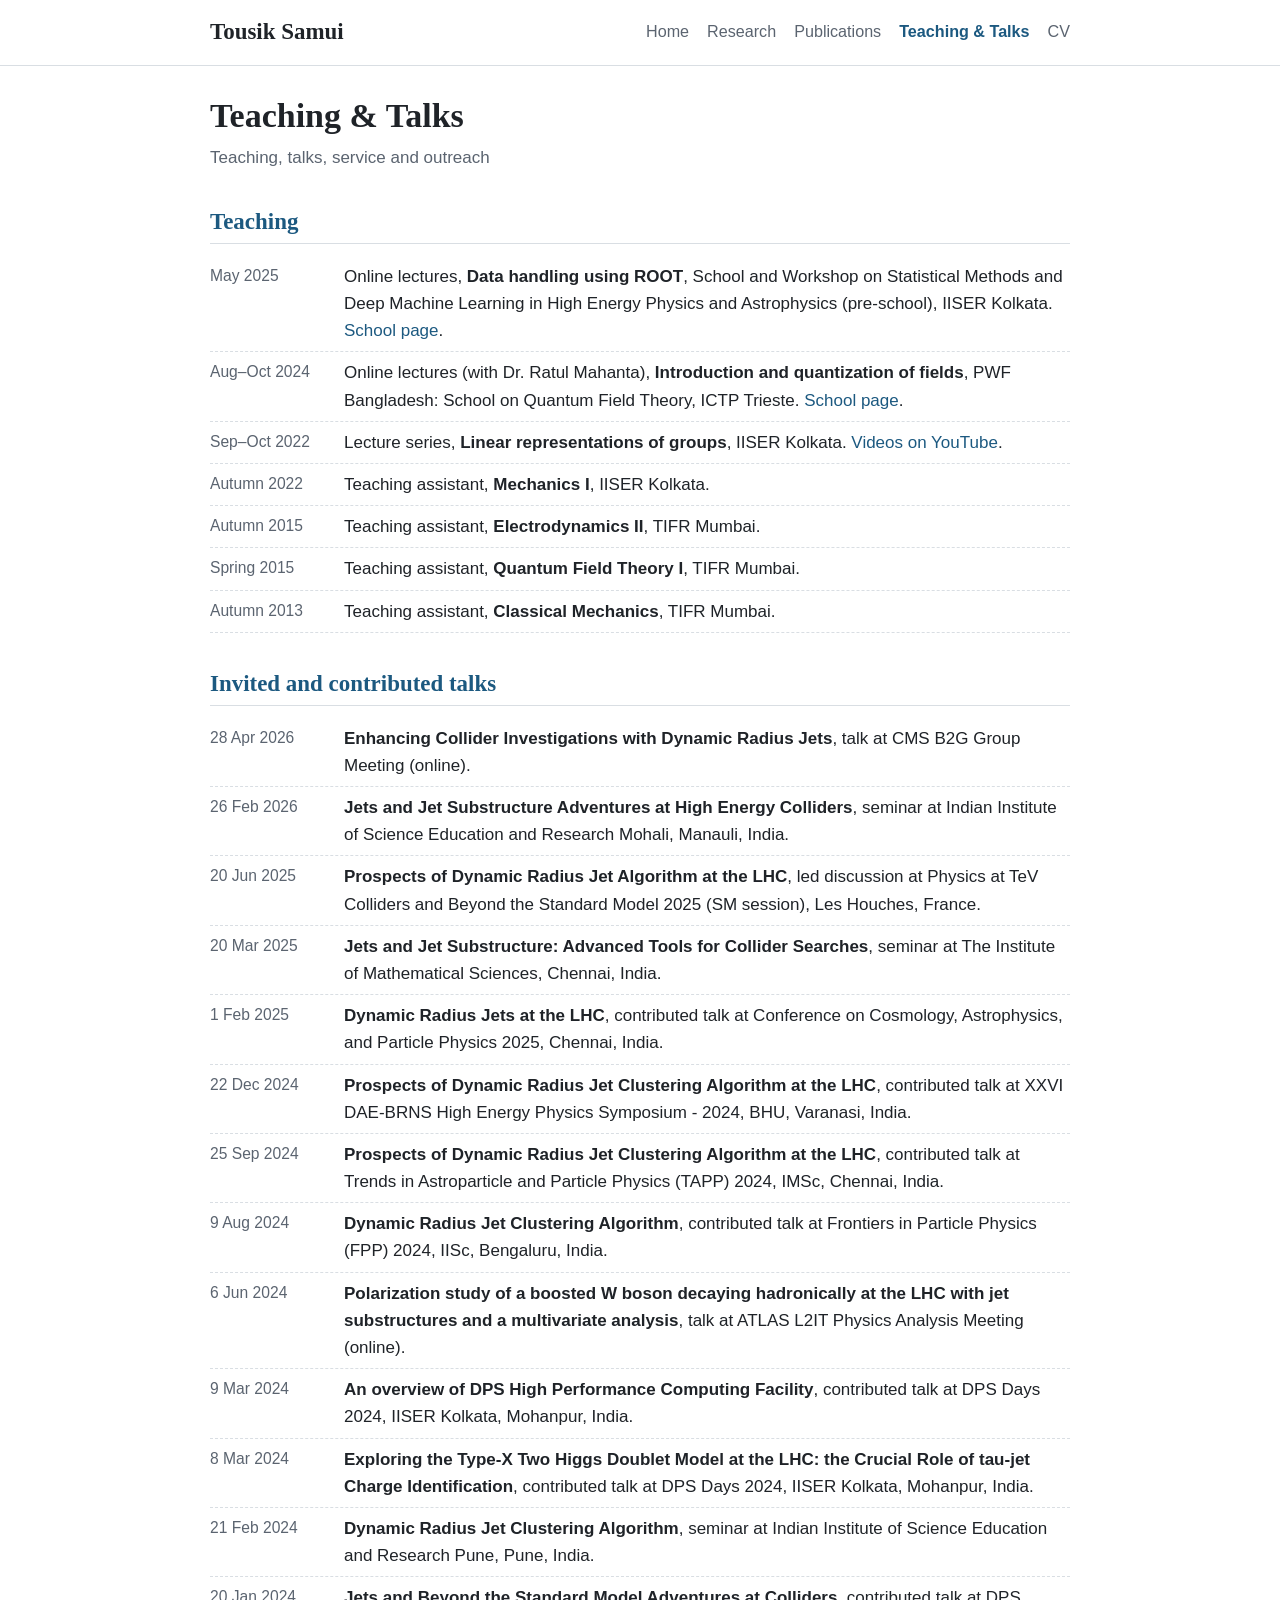
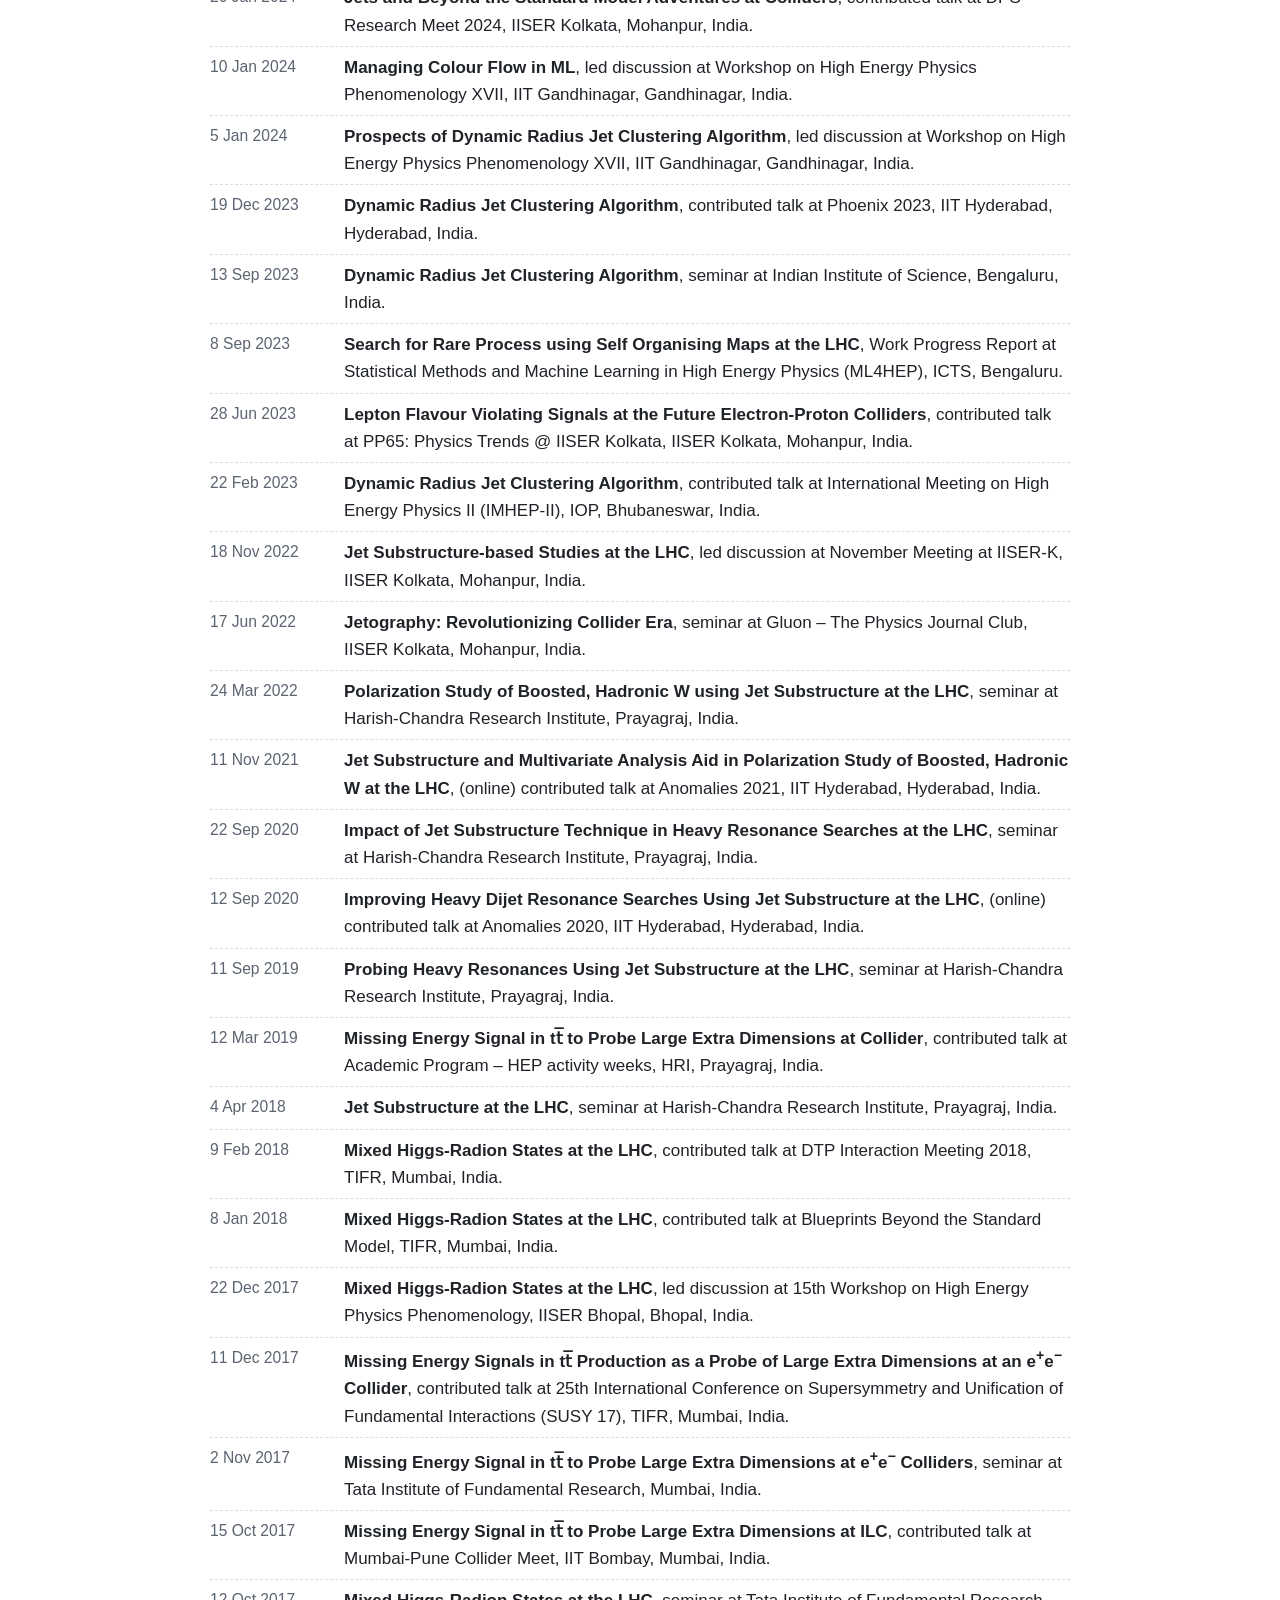
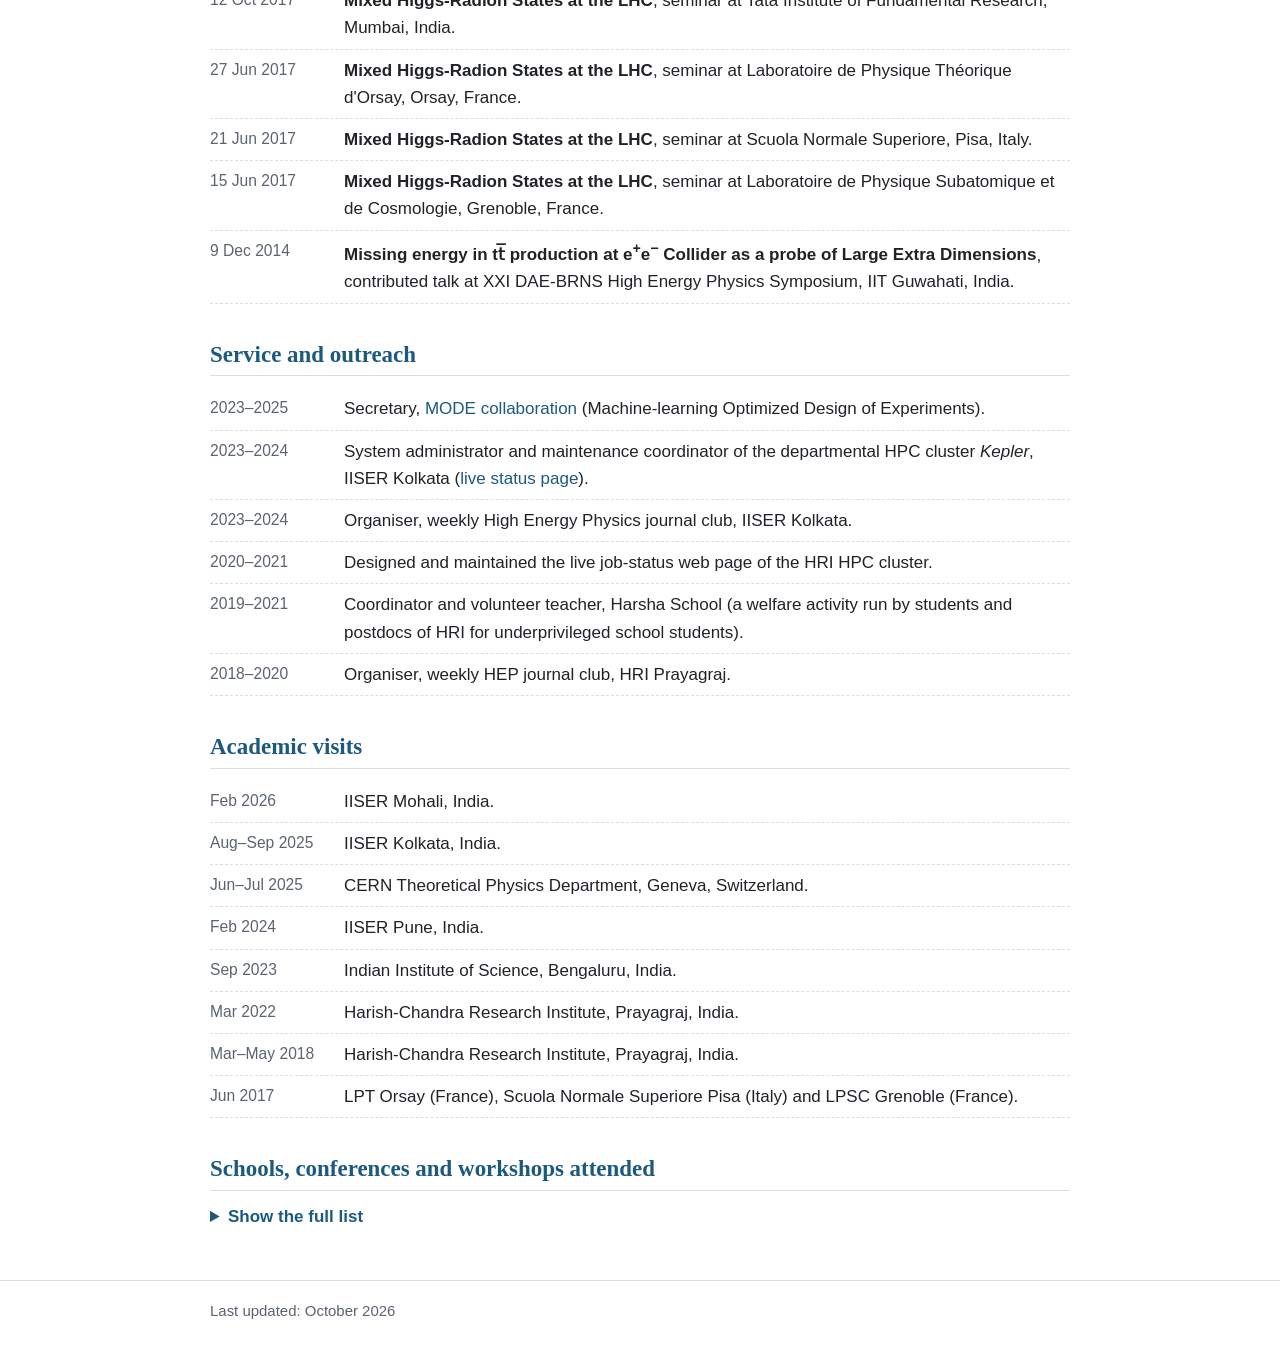
==== activities.html @ 562b32dd "initial commit" ====
<!DOCTYPE html>
<html lang="en">
<head>
  <meta charset="utf-8">
  <meta name="viewport" content="width=device-width, initial-scale=1">
  <title>Teaching and talks | Tousik Samui</title>
  <meta name="description" content="Teaching, talks, service and outreach of Tousik Samui.">
  <link rel="icon" href="images/favicon.png">
  <link rel="stylesheet" href="style.css">
</head>
<body>

<header class="site">
  <div class="wrap">
    <a class="name" href="index.html">Tousik Samui</a>
    <nav>
      <a href="index.html">Home</a>
      <a href="research.html">Research</a>
      <a href="pub.html">Publications</a>
      <a class="current" href="activities.html">Teaching &amp; Talks</a>
      <a href="TousikSamui_CV.pdf">CV</a>
    </nav>
  </div>
</header>

<main>
<div class="wrap">

  <h1>Teaching &amp; Talks</h1>
  <p class="subtitle">Teaching, talks, service and outreach</p>

  <h2>Teaching</h2>
  <ul class="dated">
    <li><span class="when">May 2025</span>
        <span>Online lectures, <b>Data handling using ROOT</b>, School and Workshop on Statistical Methods and Deep Machine Learning in High Energy Physics and Astrophysics (pre-school), IISER Kolkata. <a href="https://www.iiserkol.ac.in/~ml4hep">School page</a>.</span></li>
    <li><span class="when">Aug&ndash;Oct 2024</span>
        <span>Online lectures (with Dr. Ratul Mahanta), <b>Introduction and quantization of fields</b>, PWF Bangladesh: School on Quantum Field Theory, ICTP Trieste. <a href="https://indico.ictp.it/event/10720">School page</a>.</span></li>
    <li><span class="when">Sep&ndash;Oct 2022</span>
        <span>Lecture series, <b>Linear representations of groups</b>, IISER Kolkata. <a href="https://www.youtube.com/playlist?list=PLMk7cuBPfZ3NR1Jp8YvgV5lFjJW-xEryy">Videos on YouTube</a>.</span></li>
    <li><span class="when">Autumn 2022</span>
        <span>Teaching assistant, <b>Mechanics I</b>, IISER Kolkata.</span></li>
    <li><span class="when">Autumn 2015</span>
        <span>Teaching assistant, <b>Electrodynamics II</b>, TIFR Mumbai.</span></li>
    <li><span class="when">Spring 2015</span>
        <span>Teaching assistant, <b>Quantum Field Theory I</b>, TIFR Mumbai.</span></li>
    <li><span class="when">Autumn 2013</span>
        <span>Teaching assistant, <b>Classical Mechanics</b>, TIFR Mumbai.</span></li>
  </ul>

  <h2>Invited and contributed talks</h2>
  <!-- HOW TO ADD A TALK: copy one <li> ... </li> line, paste it at the top, and edit it. -->
  <ul class="dated">
    <li><span class="when">28 Apr 2026</span>
        <span><b>Enhancing Collider Investigations with Dynamic Radius Jets</b>, talk at CMS B2G Group Meeting (online).</span></li>
    <li><span class="when">26 Feb 2026</span>
        <span><b>Jets and Jet Substructure Adventures at High Energy Colliders</b>, seminar at Indian Institute of Science Education and Research Mohali, Manauli, India.</span></li>
    <li><span class="when">20 Jun 2025</span>
        <span><b>Prospects of Dynamic Radius Jet Algorithm at the LHC</b>, led discussion at Physics at TeV Colliders and Beyond the Standard Model 2025 (SM session), Les Houches, France.</span></li>
    <li><span class="when">20 Mar 2025</span>
        <span><b>Jets and Jet Substructure: Advanced Tools for Collider Searches</b>, seminar at The Institute of Mathematical Sciences, Chennai, India.</span></li>
    <li><span class="when">1 Feb 2025</span>
        <span><b>Dynamic Radius Jets at the LHC</b>, contributed talk at Conference on Cosmology, Astrophysics, and Particle Physics 2025, Chennai, India.</span></li>
    <li><span class="when">22 Dec 2024</span>
        <span><b>Prospects of Dynamic Radius Jet Clustering Algorithm at the LHC</b>, contributed talk at XXVI DAE-BRNS High Energy Physics Symposium - 2024, BHU, Varanasi, India.</span></li>
    <li><span class="when">25 Sep 2024</span>
        <span><b>Prospects of Dynamic Radius Jet Clustering Algorithm at the LHC</b>, contributed talk at Trends in Astroparticle and Particle Physics (TAPP) 2024, IMSc, Chennai, India.</span></li>
    <li><span class="when">9 Aug 2024</span>
        <span><b>Dynamic Radius Jet Clustering Algorithm</b>, contributed talk at Frontiers in Particle Physics (FPP) 2024, IISc, Bengaluru, India.</span></li>
    <li><span class="when">6 Jun 2024</span>
        <span><b>Polarization study of a boosted W boson decaying hadronically at the LHC with jet substructures and a multivariate analysis</b>, talk at ATLAS L2IT Physics Analysis Meeting (online).</span></li>
    <li><span class="when">9 Mar 2024</span>
        <span><b>An overview of DPS High Performance Computing Facility</b>, contributed talk at DPS Days 2024, IISER Kolkata, Mohanpur, India.</span></li>
    <li><span class="when">8 Mar 2024</span>
        <span><b>Exploring the Type-X Two Higgs Doublet Model at the LHC: the Crucial Role of tau-jet Charge Identification</b>, contributed talk at DPS Days 2024, IISER Kolkata, Mohanpur, India.</span></li>
    <li><span class="when">21 Feb 2024</span>
        <span><b>Dynamic Radius Jet Clustering Algorithm</b>, seminar at Indian Institute of Science Education and Research Pune, Pune, India.</span></li>
    <li><span class="when">20 Jan 2024</span>
        <span><b>Jets and Beyond the Standard Model Adventures at Colliders</b>, contributed talk at DPS Research Meet 2024, IISER Kolkata, Mohanpur, India.</span></li>
    <li><span class="when">10 Jan 2024</span>
        <span><b>Managing Colour Flow in ML</b>, led discussion at Workshop on High Energy Physics Phenomenology XVII, IIT Gandhinagar, Gandhinagar, India.</span></li>
    <li><span class="when">5 Jan 2024</span>
        <span><b>Prospects of Dynamic Radius Jet Clustering Algorithm</b>, led discussion at Workshop on High Energy Physics Phenomenology XVII, IIT Gandhinagar, Gandhinagar, India.</span></li>
    <li><span class="when">19 Dec 2023</span>
        <span><b>Dynamic Radius Jet Clustering Algorithm</b>, contributed talk at Phoenix 2023, IIT Hyderabad, Hyderabad, India.</span></li>
    <li><span class="when">13 Sep 2023</span>
        <span><b>Dynamic Radius Jet Clustering Algorithm</b>, seminar at Indian Institute of Science, Bengaluru, India.</span></li>
    <li><span class="when">8 Sep 2023</span>
        <span><b>Search for Rare Process using Self Organising Maps at the LHC</b>, Work Progress Report at Statistical Methods and Machine Learning in High Energy Physics (ML4HEP), ICTS, Bengaluru.</span></li>
    <li><span class="when">28 Jun 2023</span>
        <span><b>Lepton Flavour Violating Signals at the Future Electron-Proton Colliders</b>, contributed talk at PP65: Physics Trends @ IISER Kolkata, IISER Kolkata, Mohanpur, India.</span></li>
    <li><span class="when">22 Feb 2023</span>
        <span><b>Dynamic Radius Jet Clustering Algorithm</b>, contributed talk at International Meeting on High Energy Physics II (IMHEP-II), IOP, Bhubaneswar, India.</span></li>
    <li><span class="when">18 Nov 2022</span>
        <span><b>Jet Substructure-based Studies at the LHC</b>, led discussion at November Meeting at IISER-K, IISER Kolkata, Mohanpur, India.</span></li>
    <li><span class="when">17 Jun 2022</span>
        <span><b>Jetography: Revolutionizing Collider Era</b>, seminar at Gluon &ndash; The Physics Journal Club, IISER Kolkata, Mohanpur, India.</span></li>
    <li><span class="when">24 Mar 2022</span>
        <span><b>Polarization Study of Boosted, Hadronic W using Jet Substructure at the LHC</b>, seminar at Harish-Chandra Research Institute, Prayagraj, India.</span></li>
    <li><span class="when">11 Nov 2021</span>
        <span><b>Jet Substructure and Multivariate Analysis Aid in Polarization Study of Boosted, Hadronic W at the LHC</b>, (online) contributed talk at Anomalies 2021, IIT Hyderabad, Hyderabad, India.</span></li>
    <li><span class="when">22 Sep 2020</span>
        <span><b>Impact of Jet Substructure Technique in Heavy Resonance Searches at the LHC</b>, seminar at Harish-Chandra Research Institute, Prayagraj, India.</span></li>
    <li><span class="when">12 Sep 2020</span>
        <span><b>Improving Heavy Dijet Resonance Searches Using Jet Substructure at the LHC</b>, (online) contributed talk at Anomalies 2020, IIT Hyderabad, Hyderabad, India.</span></li>
    <li><span class="when">11 Sep 2019</span>
        <span><b>Probing Heavy Resonances Using Jet Substructure at the LHC</b>, seminar at Harish-Chandra Research Institute, Prayagraj, India.</span></li>
    <li><span class="when">12 Mar 2019</span>
        <span><b>Missing Energy Signal in tt&#773; to Probe Large Extra Dimensions at Collider</b>, contributed talk at Academic Program &ndash; HEP activity weeks, HRI, Prayagraj, India.</span></li>
    <li><span class="when">4 Apr 2018</span>
        <span><b>Jet Substructure at the LHC</b>, seminar at Harish-Chandra Research Institute, Prayagraj, India.</span></li>
    <li><span class="when">9 Feb 2018</span>
        <span><b>Mixed Higgs-Radion States at the LHC</b>, contributed talk at DTP Interaction Meeting 2018, TIFR, Mumbai, India.</span></li>
    <li><span class="when">8 Jan 2018</span>
        <span><b>Mixed Higgs-Radion States at the LHC</b>, contributed talk at Blueprints Beyond the Standard Model, TIFR, Mumbai, India.</span></li>
    <li><span class="when">22 Dec 2017</span>
        <span><b>Mixed Higgs-Radion States at the LHC</b>, led discussion at 15th Workshop on High Energy Physics Phenomenology, IISER Bhopal, Bhopal, India.</span></li>
    <li><span class="when">11 Dec 2017</span>
        <span><b>Missing Energy Signals in tt&#773; Production as a Probe of Large Extra Dimensions at an e<sup>+</sup>e<sup>&minus;</sup> Collider</b>, contributed talk at 25th International Conference on Supersymmetry and Unification of Fundamental Interactions (SUSY 17), TIFR, Mumbai, India.</span></li>
    <li><span class="when">2 Nov 2017</span>
        <span><b>Missing Energy Signal in tt&#773; to Probe Large Extra Dimensions at e<sup>+</sup>e<sup>&minus;</sup> Colliders</b>, seminar at Tata Institute of Fundamental Research, Mumbai, India.</span></li>
    <li><span class="when">15 Oct 2017</span>
        <span><b>Missing Energy Signal in tt&#773; to Probe Large Extra Dimensions at ILC</b>, contributed talk at Mumbai-Pune Collider Meet, IIT Bombay, Mumbai, India.</span></li>
    <li><span class="when">12 Oct 2017</span>
        <span><b>Mixed Higgs-Radion States at the LHC</b>, seminar at Tata Institute of Fundamental Research, Mumbai, India.</span></li>
    <li><span class="when">27 Jun 2017</span>
        <span><b>Mixed Higgs-Radion States at the LHC</b>, seminar at Laboratoire de Physique Th&eacute;orique d'Orsay, Orsay, France.</span></li>
    <li><span class="when">21 Jun 2017</span>
        <span><b>Mixed Higgs-Radion States at the LHC</b>, seminar at Scuola Normale Superiore, Pisa, Italy.</span></li>
    <li><span class="when">15 Jun 2017</span>
        <span><b>Mixed Higgs-Radion States at the LHC</b>, seminar at Laboratoire de Physique Subatomique et de Cosmologie, Grenoble, France.</span></li>
    <li><span class="when">9 Dec 2014</span>
        <span><b>Missing energy in tt&#773; production at e<sup>+</sup>e<sup>&minus;</sup> Collider as a probe of Large Extra Dimensions</b>, contributed talk at XXI DAE-BRNS High Energy Physics Symposium, IIT Guwahati, India.</span></li>
  </ul>

  <h2>Service and outreach</h2>
  <ul class="dated">
    <li><span class="when">2023&ndash;2025</span>
        <span>Secretary, <a href="https://mode-collaboration.github.io/">MODE collaboration</a> (Machine-learning Optimized Design of Experiments).</span></li>
    <li><span class="when">2023&ndash;2024</span>
        <span>System administrator and maintenance coordinator of the departmental HPC cluster <i>Kepler</i>, IISER Kolkata (<a href="https://www.iiserkol.ac.in/~dps.hpc/clusterStatus">live status page</a>).</span></li>
    <li><span class="when">2023&ndash;2024</span>
        <span>Organiser, weekly High Energy Physics journal club, IISER Kolkata.</span></li>
    <li><span class="when">2020&ndash;2021</span>
        <span>Designed and maintained the live job-status web page of the HRI HPC cluster.</span></li>
    <li><span class="when">2019&ndash;2021</span>
        <span>Coordinator and volunteer teacher, Harsha School (a welfare activity run by students and postdocs of HRI for underprivileged school students).</span></li>
    <li><span class="when">2018&ndash;2020</span>
        <span>Organiser, weekly HEP journal club, HRI Prayagraj.</span></li>
  </ul>

  <h2>Academic visits</h2>
  <ul class="dated">
    <li><span class="when">Feb 2026</span><span>IISER Mohali, India.</span></li>
    <li><span class="when">Aug&ndash;Sep 2025</span><span>IISER Kolkata, India.</span></li>
    <li><span class="when">Jun&ndash;Jul 2025</span><span>CERN Theoretical Physics Department, Geneva, Switzerland.</span></li>
    <li><span class="when">Feb 2024</span><span>IISER Pune, India.</span></li>
    <li><span class="when">Sep 2023</span><span>Indian Institute of Science, Bengaluru, India.</span></li>
    <li><span class="when">Mar 2022</span><span>Harish-Chandra Research Institute, Prayagraj, India.</span></li>
    <li><span class="when">Mar&ndash;May 2018</span><span>Harish-Chandra Research Institute, Prayagraj, India.</span></li>
    <li><span class="when">Jun 2017</span><span>LPT Orsay (France), Scuola Normale Superiore Pisa (Italy) and LPSC Grenoble (France).</span></li>
  </ul>

  <h2>Schools, conferences and workshops attended</h2>
  <details>
    <summary>Show the full list</summary>
    <ul class="dated">
    <li><span class="when">Jun&ndash;Jul 2025</span>
        <span><b>Evolving Beyond the Standard Model</b>, European Organization for Nuclear Research (CERN), Geneva, Switzerland.</span></li>
    <li><span class="when">Jun 2025</span>
        <span><b>Physics at TeV Colliders and Beyond the Standard Model 2025 (SM session)</b>, &Eacute;cole de physique des Houches, Les Houches, France.</span></li>
    <li><span class="when">May 2025</span>
        <span><b>School and Workshop on Statistical Methods and Deep Machine Learning in High Energy Physics and Astrophysics (Pre-school, online)</b>, Indian Institute of Science Education and Research Kolkata, Mohanpur, India.</span></li>
    <li><span class="when">Mar 2025</span>
        <span><b>Journeys in Particle Physics - Rohini Godbole Memorial Conference</b>, Indian Institute of Science, Bengaluru, India.</span></li>
    <li><span class="when">Feb&ndash;Mar 2025</span>
        <span><b>IMSc Spring School on High Energy Physics</b>, The Institute of Mathematical Sciences, Chennai, India.</span></li>
    <li><span class="when">Jan&ndash;Feb 2025</span>
        <span><b>Conference on Cosmology, Astrophysics, and Particle Physics 2025</b>, SRM Institute of Science and Technology, Chennai, India.</span></li>
    <li><span class="when">Jan 2025</span>
        <span><b>Current Trends in Particle and Astroparticle Physics 2025</b>, Indian Association for the Cultivation of Science, Kolkata, India.</span></li>
    <li><span class="when">Dec 2024</span>
        <span><b>XXVI DAE-BRNS High Energy Physics Symposium - 2024</b>, Banaras Hindu University, Varanasi, India.</span></li>
    <li><span class="when">Sep 2024</span>
        <span><b>Trends in Astroparticle and Particle Physics (TAPP) 2024</b>, The Institute of Mathematical Sciences, Chennai, India.</span></li>
    <li><span class="when">Aug 2024</span>
        <span><b>Frontiers in Particle Physics (FPP) 2024</b>, Indian Institute of Science, Bengaluru, India.</span></li>
    <li><span class="when">Feb 2024</span>
        <span><b>Frontier Topic in Collider Physics (FTCP 2024)</b>, Indian Institute of Science Education and Research Pune, Pune, India.</span></li>
    <li><span class="when">Jan 2024</span>
        <span><b>Workshop on High Energy Physics Phenomenology XVII</b>, Indian Institute of Technology Gandhinagar, Gandhinagar, India.</span></li>
    <li><span class="when">Dec 2023</span>
        <span><b>Phoenix 2023</b>, Indian Institute of Technology Hyderabad, Hyderabad, India.</span></li>
    <li><span class="when">Aug&ndash;Sep 2023</span>
        <span><b>Statistical Methods and Machine Learning in High Energy Physics (ML4HEP)</b>, International Centre for Theoretical Sciences, Bengaluru, India.</span></li>
    <li><span class="when">Jun 2023</span>
        <span><b>PP65: Physics Trends @ IISER Kolkata</b>, Indian Institute of Science Education and Research Kolkata, Mohanpur, India.</span></li>
    <li><span class="when">Feb 2023</span>
        <span><b>International Meeting on High Energy Physics II (IMHEP-II)</b>, Institute of Physics, Bhubaneswar, India.</span></li>
    <li><span class="when">Jan 2023</span>
        <span><b>HSF-India Research Software Networks in Physics</b>, S.&nbsp;N.&nbsp;Bose National Centre for Basic Sciences, Kolkata, India.</span></li>
    <li><span class="when">Dec 2022</span>
        <span><b>32<sup>nd</sup> Meeting of Indian Association for General Relativity and Gravitation</b>, Indian Institute of Science Education and Research Kolkata, Mohanpur, India.</span></li>
    <li><span class="when">Nov 2022</span>
        <span><b>November Meeting at IISER-K</b>, Indian Institute of Science Education and Research Kolkata, Mohanpur, India.</span></li>
    <li><span class="when">Sep 2021</span>
        <span><b>Anomalies 2021</b> (online), Indian Institute of Technology Hyderabad, Hyderabad, India.</span></li>
    <li><span class="when">Sep 2020</span>
        <span><b>Anomalies 2020</b> (online), Indian Institute of Technology Hyderabad, Hyderabad, India.</span></li>
    <li><span class="when">Nov 2019</span>
        <span><b>Madgraph School 2019</b>, The Institute of Mathematical Sciences, Chennai, India.</span></li>
    <li><span class="when">Mar 2019</span>
        <span><b>Academic Program &ndash; HEP activity weeks</b>, Harish-Chandra Research Institute, Prayagraj, India.</span></li>
    <li><span class="when">Jan 2019</span>
        <span><b>International Meeting on High Energy Physics (IMHEP)</b>, Institute of Physics, Bhubaneswar, India.</span></li>
    <li><span class="when">Feb 2018</span>
        <span><b>2nd Workshop of the Indo-French Network in High Energy Physics</b>, Indian Institute of Science Education and Research Pune, Pune, India.</span></li>
    <li><span class="when">Jan 2018</span>
        <span><b>Blueprints Beyond the Standard Model</b>, Tata Institute of Fundamental Research, Mumbai, India.</span></li>
    <li><span class="when">Dec 2017</span>
        <span><b>15th Workshop on High Energy Physics Phenomenology</b>, Indian Institute of Science Education and Research Bhopal, Bhopal, India.</span></li>
    <li><span class="when">Dec 2017</span>
        <span><b>25th International Conference on Supersymmetry and Unification of Fundamental Interactions (SUSY 17)</b>, Tata Institute of Fundamental Research, Mumbai, India.</span></li>
    <li><span class="when">Oct 2017</span>
        <span><b>Mumbai-Pune Collider Meet</b>, Indian Institute of Technology Bombay, Mumbai, India.</span></li>
    <li><span class="when">Jun 2017</span>
        <span><b>Physics at TeV colliders</b>, Les Houches, France.</span></li>
    <li><span class="when">Dec 2016</span>
        <span><b>Pune-Mumbai Collider Meet</b>, Indian Institute of Science Education and Research, Pune, India.</span></li>
    <li><span class="when">Dec 2016</span>
        <span><b>Looking for BSM Physics</b>, Indian Institute of Science, Bengaluru, India.</span></li>
    <li><span class="when">Nov 2016</span>
        <span><b>9th International Workshop on the CKM Unitarity Triangle</b>, Tata Institute of Fundamental Research, Mumbai, India.</span></li>
    <li><span class="when">May 2016</span>
        <span><b>Indo-French LIA THEP and CEFIPRA INFRE-HEPNET Kick-Off Meeting</b>, Indian Institute of Science, Bangalore, India.</span></li>
    <li><span class="when">Feb 2015</span>
        <span><b>Workshop on LHC and Dark Matter</b>, Indian Association for the Cultivation of Science, Kolkata, India.</span></li>
    <li><span class="when">Dec 2014&ndash;Jan 2015</span>
        <span><b>XXIX SERC Main School on Theoretical High Energy Physics</b>, Birla Institute of Technology and Science, Goa, India.</span></li>
    <li><span class="when">Dec 2014</span>
        <span><b>XXI DAE-BRNS High Energy Physics Symposium 2014</b>, Indian Institute of Technology Guwahati, Guwahati, India.</span></li>
    <li><span class="when">Mar 2014</span>
        <span><b>Sangam@HRI 2014</b>, Harish-Chandra Research Institute, Prayagraj, India.</span></li>
    <li><span class="when">Jan 2013</span>
        <span><b>Lecture Workshop on High Energy Physics</b>, Indian Institute of Technology Bombay, Mumbai, India.</span></li>
    <li><span class="when">Dec 2012</span>
        <span><b>TeV Particle Astrophysics 2012</b>, Tata Institute of Fundamental Research, Mumbai, India.</span></li>
    </ul>
  </details>

</div>
</main>

<footer class="site">
  <div class="wrap">Last updated: October 2026</div>
</footer>

</body>
</html>
---- style.css ----
/* =====================================================================
   style.css  --  shared look for all pages of Tousik Samui's website
   ---------------------------------------------------------------------
   To change the main colour, edit --accent below (it is the same blue
   as in your CVs). Everything else can usually stay as it is.
   ===================================================================== */

:root {
  --accent: #1c5980;        /* links, headings, buttons */
  --accent-soft: #e8f0f6;   /* light background for boxes and tags */
  --text: #1f2328;          /* main text */
  --muted: #5b6470;         /* dates, small notes */
  --line: #d9dee3;          /* thin lines */
  --bg: #ffffff;            /* page background */
  --max-width: 900px;       /* width of the text column */
}

/* Dark mode: used automatically when the visitor's computer is in dark mode */
@media (prefers-color-scheme: dark) {
  :root {
    --accent: #7cb7e0;
    --accent-soft: #1b2a36;
    --text: #e6e8eb;
    --muted: #a3acb6;
    --line: #34404b;
    --bg: #12171c;
  }
}

* { box-sizing: border-box; }

html { font-size: 17px; }

body {
  margin: 0;
  background: var(--bg);
  color: var(--text);
  font-family: -apple-system, "Segoe UI", Roboto, "Helvetica Neue", Arial, "Noto Sans", sans-serif;
  line-height: 1.6;
}

a { color: var(--accent); text-decoration: none; }
a:hover { text-decoration: underline; }

.wrap { max-width: var(--max-width); margin: 0 auto; padding: 0 20px; }

/* ---------- top bar: name + menu ---------- */
header.site {
  border-bottom: 1px solid var(--line);
  background: var(--bg);
  position: sticky;
  top: 0;
  z-index: 10;
}
header.site .wrap {
  display: flex;
  flex-wrap: wrap;
  align-items: center;
  justify-content: space-between;
  gap: 8px 24px;
  padding-top: 14px;
  padding-bottom: 14px;
}
header.site .name {
  font-family: Georgia, "Times New Roman", serif;
  font-size: 1.35rem;
  font-weight: bold;
  color: var(--text);
}
nav {
  display: flex;
  flex-wrap: wrap;
  gap: 4px 18px;
}
nav a {
  color: var(--muted);
  font-size: 0.95rem;
  white-space: nowrap;
}
nav a.current { color: var(--accent); font-weight: 600; }
@media (max-width: 640px) {
  header.site { position: static; }   /* on phones the menu scrolls away */
}

/* ---------- main content ---------- */
main { padding: 28px 0 40px; }

h1, h2, h3 { font-family: Georgia, "Times New Roman", serif; line-height: 1.3; }
h1 { font-size: 2rem; margin: 0 0 6px; }
h2 {
  font-size: 1.35rem;
  color: var(--accent);
  margin: 36px 0 12px;
  padding-bottom: 6px;
  border-bottom: 1px solid var(--line);
}
h3 { font-size: 1.08rem; margin: 22px 0 6px; }

.subtitle { color: var(--muted); margin: 0 0 18px; }
.small { font-size: 0.9rem; color: var(--muted); }

/* ---------- home page: photo + intro ---------- */
.intro {
  display: grid;
  grid-template-columns: 210px 1fr;
  gap: 32px;
  align-items: start;
}
.intro img.photo {
  width: 210px;
  height: auto;
  border-radius: 6px;
  border: 1px solid var(--line);
}
@media (max-width: 640px) {
  .intro { grid-template-columns: 1fr; }
  .intro img.photo { width: 160px; }
}

/* buttons (CV, INSPIRE, ...) */
.links { display: flex; flex-wrap: wrap; gap: 8px; margin: 14px 0 0; padding: 0; list-style: none; }
.links a {
  display: inline-block;
  padding: 5px 12px;
  border: 1px solid var(--accent);
  border-radius: 4px;
  font-size: 0.9rem;
}
.links a.main { background: var(--accent); color: var(--bg); }
.links a:hover { text-decoration: none; background: var(--accent-soft); }
.links a.main:hover { opacity: 0.9; background: var(--accent); }

/* research-interest tags */
.tags { display: flex; flex-wrap: wrap; gap: 8px; padding: 0; list-style: none; }
.tags li { background: var(--accent-soft); padding: 4px 12px; border-radius: 14px; font-size: 0.92rem; }

/* dated lists: news, talks, teaching */
ul.dated { list-style: none; padding: 0; margin: 0; }
ul.dated li {
  display: grid;
  grid-template-columns: 120px 1fr;
  gap: 14px;
  padding: 7px 0;
  border-bottom: 1px dashed var(--line);
}
ul.dated li .when { color: var(--muted); font-size: 0.92rem; }
@media (max-width: 640px) {
  ul.dated li { grid-template-columns: 1fr; gap: 0; }
}

/* publication list */
ol.pubs { padding-left: 1.6em; }
ol.pubs li { margin-bottom: 14px; }
ol.pubs .title { font-weight: 600; }
ol.pubs .authors, ol.pubs .venue { display: block; }
ol.pubs .venue { color: var(--muted); font-size: 0.93rem; }
.me { font-weight: 700; }

/* a simple highlighted box */
.box {
  background: var(--accent-soft);
  border-left: 4px solid var(--accent);
  padding: 12px 16px;
  border-radius: 4px;
  margin: 16px 0;
}

/* collapsible long lists (<details>) */
details { margin: 10px 0; }
summary { cursor: pointer; color: var(--accent); font-weight: 600; }

/* ---------- footer ---------- */
footer.site {
  border-top: 1px solid var(--line);
  padding: 18px 0 30px;
  color: var(--muted);
  font-size: 0.88rem;
}

/* ---------- printing ---------- */
@media print {
  header.site { position: static; }
  nav, .links { display: none; }
  a { color: inherit; }
}
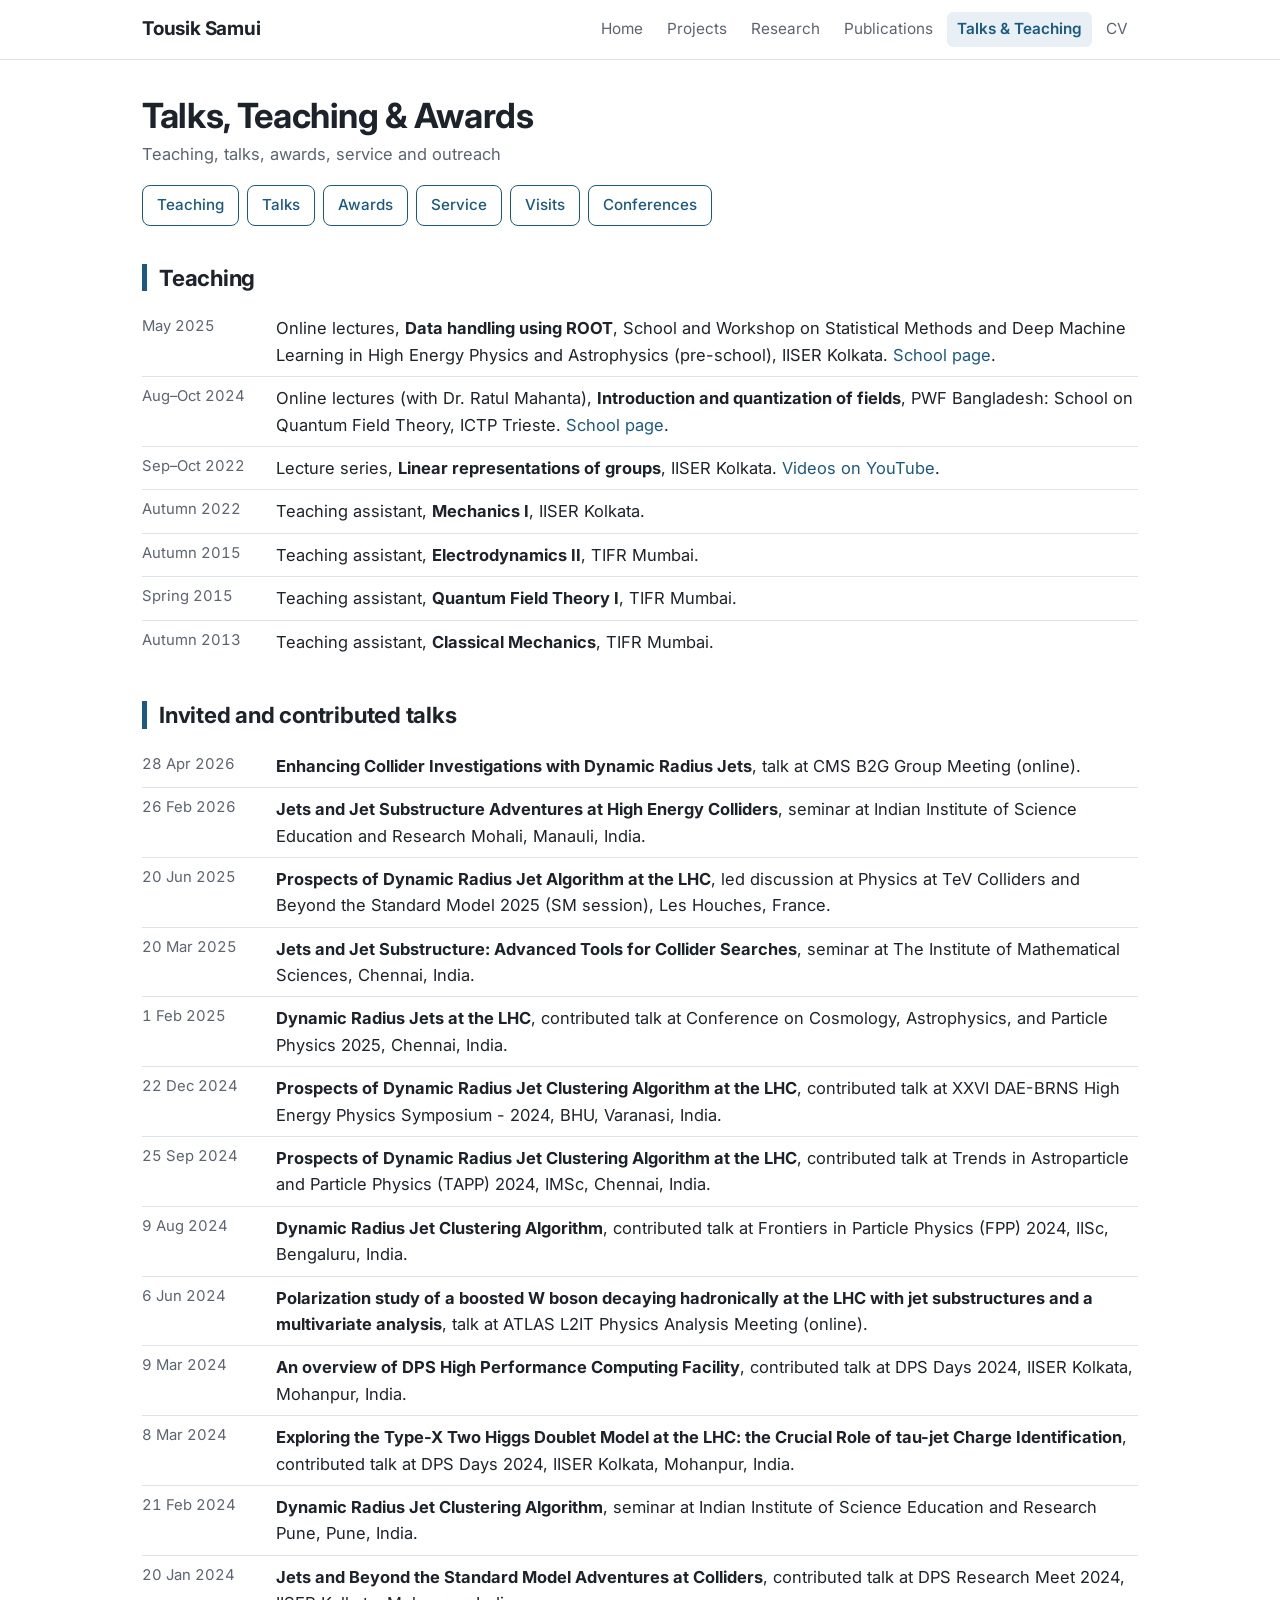
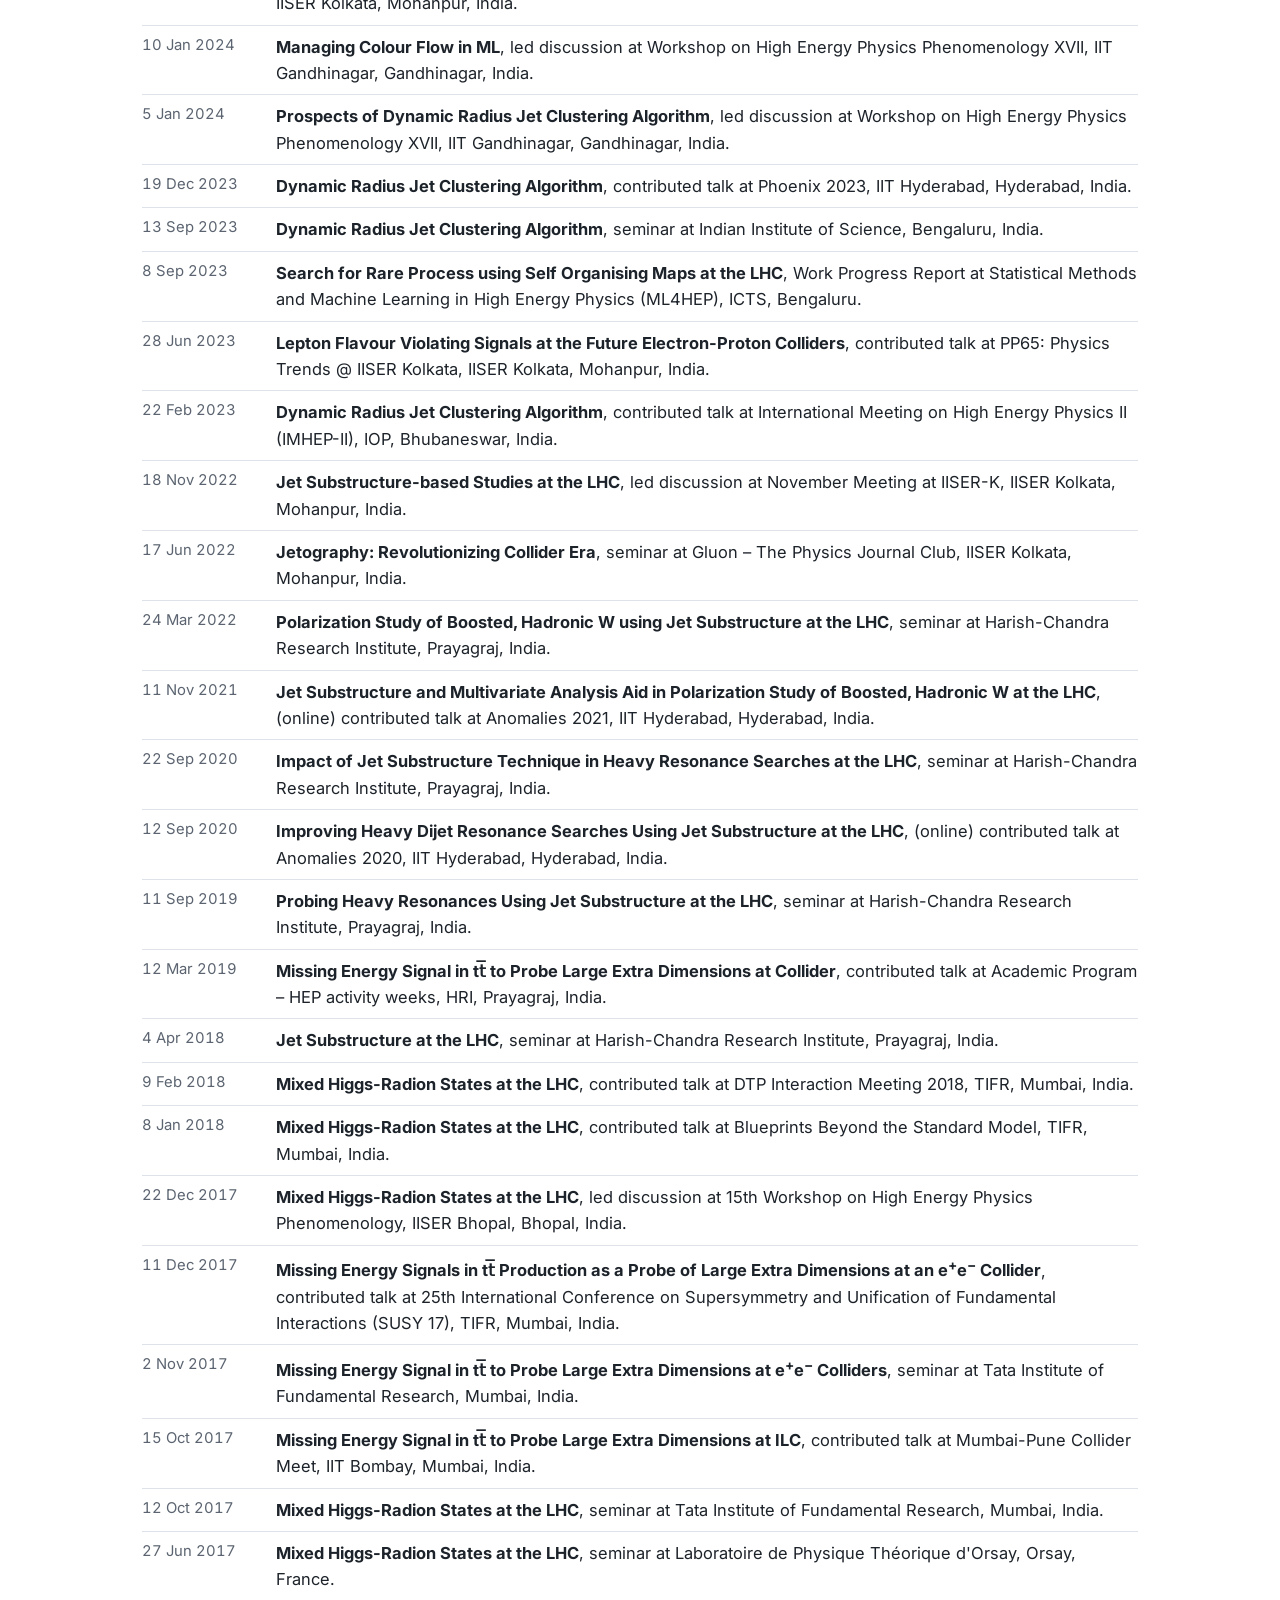
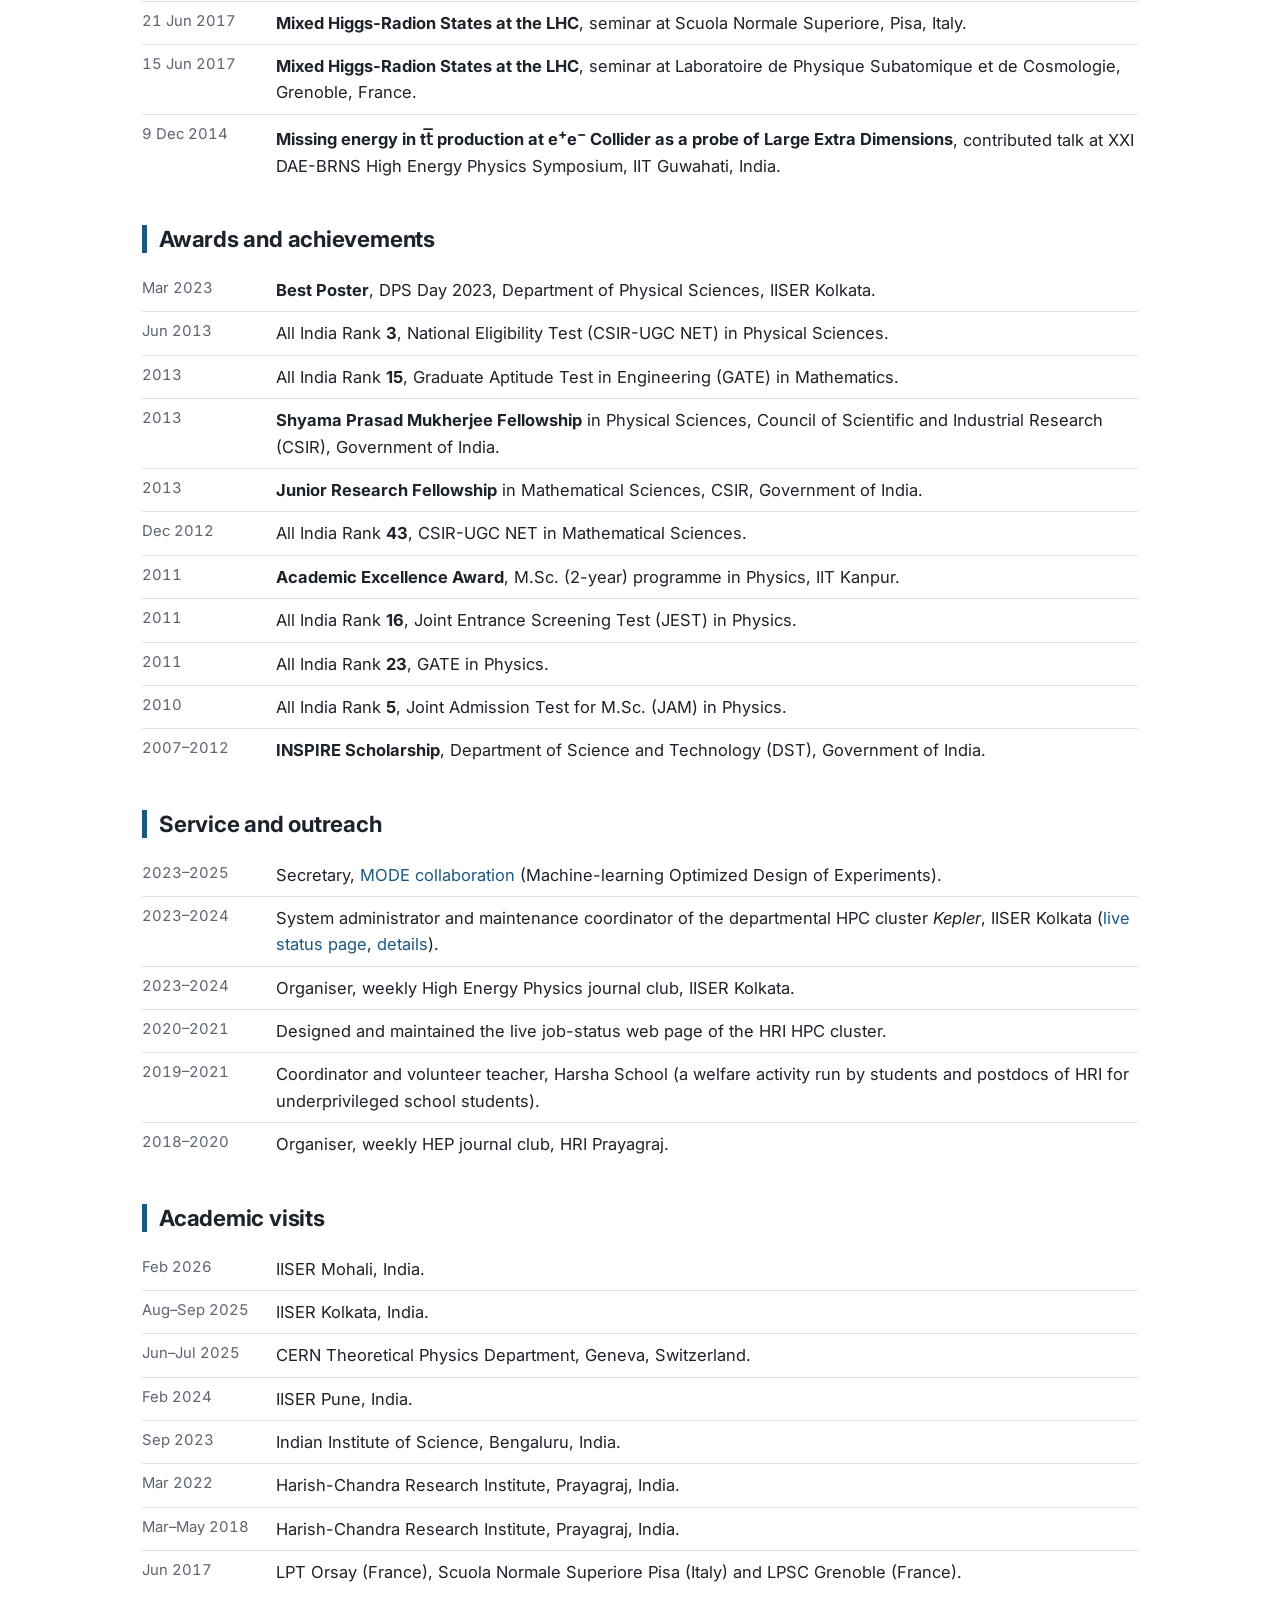
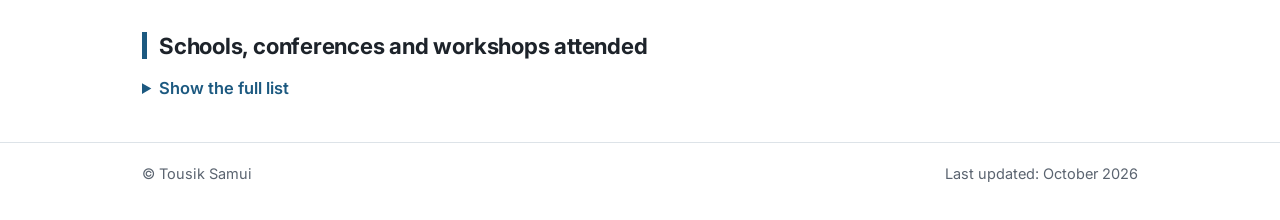
==== commit 7f82afda: "an updated version" ====
--- a/activities.html
+++ b/activities.html
@@ -3,9 +3,12 @@
 <head>
   <meta charset="utf-8">
   <meta name="viewport" content="width=device-width, initial-scale=1">
-  <title>Teaching and talks | Tousik Samui</title>
+  <title>Talks, teaching and awards | Tousik Samui</title>
   <meta name="description" content="Teaching, talks, service and outreach of Tousik Samui.">
   <link rel="icon" href="images/favicon.png">
+  <link rel="preconnect" href="https://fonts.googleapis.com">
+  <link rel="preconnect" href="https://fonts.gstatic.com" crossorigin>
+  <link href="https://fonts.googleapis.com/css2?family=Inter:wght@400..700&display=swap" rel="stylesheet">
   <link rel="stylesheet" href="style.css">
 </head>
 <body>
@@ -15,9 +18,10 @@
     <a class="name" href="index.html">Tousik Samui</a>
     <nav>
       <a href="index.html">Home</a>
+      <a href="projects.html">Projects</a>
       <a href="research.html">Research</a>
       <a href="pub.html">Publications</a>
-      <a class="current" href="activities.html">Teaching &amp; Talks</a>
+      <a class="current" href="activities.html">Talks &amp; Teaching</a>
       <a href="TousikSamui_CV.pdf">CV</a>
     </nav>
   </div>
@@ -26,10 +30,18 @@
 <main>
 <div class="wrap">
 
-  <h1>Teaching &amp; Talks</h1>
-  <p class="subtitle">Teaching, talks, service and outreach</p>
-
-  <h2>Teaching</h2>
+  <h1>Talks, Teaching &amp; Awards</h1>
+  <p class="subtitle">Teaching, talks, awards, service and outreach</p>
+  <ul class="toc">
+    <li><a class="btn" href="#teaching">Teaching</a></li>
+    <li><a class="btn" href="#talks">Talks</a></li>
+    <li><a class="btn" href="#awards">Awards</a></li>
+    <li><a class="btn" href="#service">Service</a></li>
+    <li><a class="btn" href="#visits">Visits</a></li>
+    <li><a class="btn" href="#conferences">Conferences</a></li>
+  </ul>
+
+  <h2 id="teaching">Teaching</h2>
   <ul class="dated">
     <li><span class="when">May 2025</span>
         <span>Online lectures, <b>Data handling using ROOT</b>, School and Workshop on Statistical Methods and Deep Machine Learning in High Energy Physics and Astrophysics (pre-school), IISER Kolkata. <a href="https://www.iiserkol.ac.in/~ml4hep">School page</a>.</span></li>
@@ -47,7 +59,7 @@
         <span>Teaching assistant, <b>Classical Mechanics</b>, TIFR Mumbai.</span></li>
   </ul>
 
-  <h2>Invited and contributed talks</h2>
+  <h2 id="talks">Invited and contributed talks</h2>
   <!-- HOW TO ADD A TALK: copy one <li> ... </li> line, paste it at the top, and edit it. -->
   <ul class="dated">
     <li><span class="when">28 Apr 2026</span>
@@ -132,12 +144,38 @@
         <span><b>Missing energy in tt&#773; production at e<sup>+</sup>e<sup>&minus;</sup> Collider as a probe of Large Extra Dimensions</b>, contributed talk at XXI DAE-BRNS High Energy Physics Symposium, IIT Guwahati, India.</span></li>
   </ul>
 
-  <h2>Service and outreach</h2>
+  <h2 id="awards">Awards and achievements</h2>
+  <ul class="dated">
+    <li><span class="when">Mar 2023</span>
+        <span><b>Best Poster</b>, DPS Day 2023, Department of Physical Sciences, IISER Kolkata.</span></li>
+    <li><span class="when">Jun 2013</span>
+        <span>All India Rank <b>3</b>, National Eligibility Test (CSIR-UGC NET) in Physical Sciences.</span></li>
+    <li><span class="when">2013</span>
+        <span>All India Rank <b>15</b>, Graduate Aptitude Test in Engineering (GATE) in Mathematics.</span></li>
+    <li><span class="when">2013</span>
+        <span><b>Shyama Prasad Mukherjee Fellowship</b> in Physical Sciences, Council of Scientific and Industrial Research (CSIR), Government of India.</span></li>
+    <li><span class="when">2013</span>
+        <span><b>Junior Research Fellowship</b> in Mathematical Sciences, CSIR, Government of India.</span></li>
+    <li><span class="when">Dec 2012</span>
+        <span>All India Rank <b>43</b>, CSIR-UGC NET in Mathematical Sciences.</span></li>
+    <li><span class="when">2011</span>
+        <span><b>Academic Excellence Award</b>, M.Sc. (2-year) programme in Physics, IIT Kanpur.</span></li>
+    <li><span class="when">2011</span>
+        <span>All India Rank <b>16</b>, Joint Entrance Screening Test (JEST) in Physics.</span></li>
+    <li><span class="when">2011</span>
+        <span>All India Rank <b>23</b>, GATE in Physics.</span></li>
+    <li><span class="when">2010</span>
+        <span>All India Rank <b>5</b>, Joint Admission Test for M.Sc. (JAM) in Physics.</span></li>
+    <li><span class="when">2007&ndash;2012</span>
+        <span><b>INSPIRE Scholarship</b>, Department of Science and Technology (DST), Government of India.</span></li>
+  </ul>
+
+  <h2 id="service">Service and outreach</h2>
   <ul class="dated">
     <li><span class="when">2023&ndash;2025</span>
         <span>Secretary, <a href="https://mode-collaboration.github.io/">MODE collaboration</a> (Machine-learning Optimized Design of Experiments).</span></li>
     <li><span class="when">2023&ndash;2024</span>
-        <span>System administrator and maintenance coordinator of the departmental HPC cluster <i>Kepler</i>, IISER Kolkata (<a href="https://www.iiserkol.ac.in/~dps.hpc/clusterStatus">live status page</a>).</span></li>
+        <span>System administrator and maintenance coordinator of the departmental HPC cluster <i>Kepler</i>, IISER Kolkata (<a href="https://www.iiserkol.ac.in/~dps.hpc/clusterStatus">live status page</a>, <a href="projects.html#kepler">details</a>).</span></li>
     <li><span class="when">2023&ndash;2024</span>
         <span>Organiser, weekly High Energy Physics journal club, IISER Kolkata.</span></li>
     <li><span class="when">2020&ndash;2021</span>
@@ -148,7 +186,7 @@
         <span>Organiser, weekly HEP journal club, HRI Prayagraj.</span></li>
   </ul>
 
-  <h2>Academic visits</h2>
+  <h2 id="visits">Academic visits</h2>
   <ul class="dated">
     <li><span class="when">Feb 2026</span><span>IISER Mohali, India.</span></li>
     <li><span class="when">Aug&ndash;Sep 2025</span><span>IISER Kolkata, India.</span></li>
@@ -160,8 +198,8 @@
     <li><span class="when">Jun 2017</span><span>LPT Orsay (France), Scuola Normale Superiore Pisa (Italy) and LPSC Grenoble (France).</span></li>
   </ul>
 
-  <h2>Schools, conferences and workshops attended</h2>
-  <details>
+  <h2 id="conferences">Schools, conferences and workshops attended</h2>
+  <details class="full">
     <summary>Show the full list</summary>
     <ul class="dated">
     <li><span class="when">Jun&ndash;Jul 2025</span>
@@ -251,7 +289,7 @@
 </main>
 
 <footer class="site">
-  <div class="wrap">Last updated: October 2026</div>
+  <div class="wrap"><span>&copy; Tousik Samui</span><span>Last updated: October 2026</span></div>
 </footer>
 
 </body>
--- a/style.css
+++ b/style.css
@@ -1,185 +1,242 @@
 /* =====================================================================
    style.css  --  shared look for all pages of Tousik Samui's website
    ---------------------------------------------------------------------
-   To change the main colour, edit --accent below (it is the same blue
-   as in your CVs). Everything else can usually stay as it is.
+   Version 2 (Oct 2026). Plain CSS, no frameworks.
+   * Colours are set once below (--accent etc.). Dark mode is automatic.
+   * The coloured bar on the left of section titles is a small nod to the
+     Kepler HPC pages I designed at IISER Kolkata.
    ===================================================================== */
 
 :root {
-  --accent: #1c5980;        /* links, headings, buttons */
-  --accent-soft: #e8f0f6;   /* light background for boxes and tags */
-  --text: #1f2328;          /* main text */
-  --muted: #5b6470;         /* dates, small notes */
-  --line: #d9dee3;          /* thin lines */
+  --accent: #1c5980;        /* main blue (same as in the CVs) */
+  --accent-strong: #154666;
+  --accent-soft: #e8f0f6;   /* light blue background */
+  --ink: #1d232a;           /* main text */
+  --muted: #5b6470;         /* secondary text, dates */
+  --line: #dde3e8;          /* thin lines */
   --bg: #ffffff;            /* page background */
-  --max-width: 900px;       /* width of the text column */
-}
-
-/* Dark mode: used automatically when the visitor's computer is in dark mode */
+  --bg-alt: #f5f7f9;        /* background of alternate sections */
+  --card: #ffffff;          /* card background */
+  --good: #2e8540;          /* green dot of "open to" line */
+  --radius: 10px;
+  --shadow: 0 1px 2px rgba(16, 24, 40, 0.06), 0 1px 3px rgba(16, 24, 40, 0.08);
+  --max-width: 1040px;
+  --font: "Inter", -apple-system, "Segoe UI", Roboto, "Helvetica Neue", Arial, "Noto Sans", sans-serif;
+}
+
 @media (prefers-color-scheme: dark) {
   :root {
     --accent: #7cb7e0;
-    --accent-soft: #1b2a36;
-    --text: #e6e8eb;
+    --accent-strong: #a6cfee;
+    --accent-soft: #1a2a37;
+    --ink: #e6e8eb;
     --muted: #a3acb6;
-    --line: #34404b;
-    --bg: #12171c;
+    --line: #2f3a45;
+    --bg: #11161b;
+    --bg-alt: #161d24;
+    --card: #19212a;
+    --good: #5cc46e;
+    --shadow: none;
   }
 }
 
 * { box-sizing: border-box; }
-
-html { font-size: 17px; }
-
+html { font-size: 16.5px; scroll-behavior: smooth; }
 body {
   margin: 0;
   background: var(--bg);
-  color: var(--text);
-  font-family: -apple-system, "Segoe UI", Roboto, "Helvetica Neue", Arial, "Noto Sans", sans-serif;
+  color: var(--ink);
+  font-family: var(--font);
   line-height: 1.6;
-}
-
+  -webkit-font-smoothing: antialiased;
+}
 a { color: var(--accent); text-decoration: none; }
 a:hover { text-decoration: underline; }
-
-.wrap { max-width: var(--max-width); margin: 0 auto; padding: 0 20px; }
-
-/* ---------- top bar: name + menu ---------- */
+img { max-width: 100%; }
+
+.wrap { max-width: var(--max-width); margin: 0 auto; padding: 0 22px; }
+
+/* ---------------- top bar ---------------- */
 header.site {
+  position: sticky; top: 0; z-index: 20;
+  background: color-mix(in srgb, var(--bg) 92%, transparent);
+  backdrop-filter: blur(6px);
   border-bottom: 1px solid var(--line);
-  background: var(--bg);
-  position: sticky;
-  top: 0;
-  z-index: 10;
 }
 header.site .wrap {
-  display: flex;
-  flex-wrap: wrap;
-  align-items: center;
-  justify-content: space-between;
-  gap: 8px 24px;
-  padding-top: 14px;
-  padding-bottom: 14px;
-}
-header.site .name {
-  font-family: Georgia, "Times New Roman", serif;
-  font-size: 1.35rem;
-  font-weight: bold;
-  color: var(--text);
-}
-nav {
-  display: flex;
-  flex-wrap: wrap;
-  gap: 4px 18px;
-}
+  display: flex; flex-wrap: wrap; align-items: center; justify-content: space-between;
+  gap: 6px 24px; padding-top: 12px; padding-bottom: 12px;
+}
+header.site .name { font-weight: 700; font-size: 1.15rem; color: var(--ink); letter-spacing: -0.01em; }
+header.site .name:hover { text-decoration: none; }
+nav { display: flex; flex-wrap: wrap; gap: 2px 4px; }
 nav a {
-  color: var(--muted);
-  font-size: 0.95rem;
-  white-space: nowrap;
-}
-nav a.current { color: var(--accent); font-weight: 600; }
-@media (max-width: 640px) {
-  header.site { position: static; }   /* on phones the menu scrolls away */
-}
-
-/* ---------- main content ---------- */
-main { padding: 28px 0 40px; }
-
-h1, h2, h3 { font-family: Georgia, "Times New Roman", serif; line-height: 1.3; }
-h1 { font-size: 2rem; margin: 0 0 6px; }
+  color: var(--muted); font-size: 0.93rem; white-space: nowrap;
+  padding: 5px 10px; border-radius: 6px;
+}
+nav a:hover { background: var(--accent-soft); color: var(--accent); text-decoration: none; }
+nav a.current { color: var(--accent); font-weight: 600; background: var(--accent-soft); }
+@media (max-width: 700px) {
+  header.site { position: static; }
+  nav a { padding: 4px 8px; }
+}
+
+/* ---------------- sections ---------------- */
+main { padding-bottom: 30px; }
+section.block { padding: 34px 0; }
+section.block.alt { background: var(--bg-alt); border-top: 1px solid var(--line); border-bottom: 1px solid var(--line); }
+
+h1, h2, h3 { line-height: 1.25; letter-spacing: -0.01em; }
+h1 { font-size: 2.1rem; margin: 0 0 4px; }
 h2 {
-  font-size: 1.35rem;
-  color: var(--accent);
-  margin: 36px 0 12px;
-  padding-bottom: 6px;
-  border-bottom: 1px solid var(--line);
-}
-h3 { font-size: 1.08rem; margin: 22px 0 6px; }
-
-.subtitle { color: var(--muted); margin: 0 0 18px; }
-.small { font-size: 0.9rem; color: var(--muted); }
-
-/* ---------- home page: photo + intro ---------- */
-.intro {
-  display: grid;
-  grid-template-columns: 210px 1fr;
-  gap: 32px;
-  align-items: start;
-}
-.intro img.photo {
-  width: 210px;
-  height: auto;
-  border-radius: 6px;
-  border: 1px solid var(--line);
-}
-@media (max-width: 640px) {
-  .intro { grid-template-columns: 1fr; }
-  .intro img.photo { width: 160px; }
-}
-
-/* buttons (CV, INSPIRE, ...) */
-.links { display: flex; flex-wrap: wrap; gap: 8px; margin: 14px 0 0; padding: 0; list-style: none; }
-.links a {
-  display: inline-block;
-  padding: 5px 12px;
-  border: 1px solid var(--accent);
-  border-radius: 4px;
-  font-size: 0.9rem;
-}
-.links a.main { background: var(--accent); color: var(--bg); }
-.links a:hover { text-decoration: none; background: var(--accent-soft); }
-.links a.main:hover { opacity: 0.9; background: var(--accent); }
-
-/* research-interest tags */
-.tags { display: flex; flex-wrap: wrap; gap: 8px; padding: 0; list-style: none; }
-.tags li { background: var(--accent-soft); padding: 4px 12px; border-radius: 14px; font-size: 0.92rem; }
-
-/* dated lists: news, talks, teaching */
+  font-size: 1.35rem; margin: 0 0 16px;
+  padding-left: 12px; border-left: 5px solid var(--accent);   /* the Kepler-page bar */
+}
+h3 { font-size: 1.05rem; margin: 0 0 6px; }
+p { margin: 0 0 12px; }
+.lead { font-size: 1.08rem; color: var(--ink); }
+.muted, .small { color: var(--muted); }
+.small { font-size: 0.9rem; }
+
+/* section title with a "view all" link on the right */
+.section-head { display: flex; flex-wrap: wrap; align-items: baseline; justify-content: space-between; gap: 6px 16px; margin-bottom: 16px; }
+.section-head h2 { margin-bottom: 0; }
+
+/* ---------------- buttons ---------------- */
+.btn {
+  display: inline-flex; align-items: center; gap: 6px;
+  padding: 7px 14px; border-radius: 8px; font-size: 0.92rem; font-weight: 500;
+  border: 1px solid var(--accent); color: var(--accent); background: transparent;
+}
+.btn:hover { background: var(--accent-soft); text-decoration: none; }
+.btn.primary { background: var(--accent); color: var(--bg); }
+.btn.primary:hover { background: var(--accent-strong); }
+.btn-row { display: flex; flex-wrap: wrap; gap: 8px; margin-top: 14px; }
+.more { font-weight: 600; font-size: 0.93rem; white-space: nowrap; }
+.more::after { content: " \2192"; }   /* arrow */
+
+/* ---------------- hero (home) ---------------- */
+.hero { display: grid; grid-template-columns: 200px 1fr; gap: 36px; align-items: start; padding: 40px 0 34px; }
+.hero img.photo { width: 200px; height: 200px; object-fit: cover; object-position: 50% 22%; border-radius: 16px; border: 1px solid var(--line); }
+.hero .role { color: var(--muted); margin-bottom: 14px; font-size: 1.02rem; }
+.open-to {
+  display: inline-flex; align-items: center; gap: 8px; margin: 4px 0 6px;
+  font-size: 0.9rem; color: var(--muted);
+  border: 1px solid var(--line); border-radius: 999px; padding: 4px 12px; background: var(--card);
+}
+.open-to::before { content: ""; width: 8px; height: 8px; border-radius: 50%; background: var(--good); flex: none; }
+@media (max-width: 700px) {
+  .hero { grid-template-columns: 1fr; gap: 18px; padding-top: 26px; }
+  .hero img.photo { width: 140px; height: 140px; }
+}
+
+/* long bio behind a click */
+details.bio { margin-top: 6px; }
+details.bio > summary { list-style: none; cursor: pointer; color: var(--accent); font-weight: 600; font-size: 0.95rem; }
+details.bio > summary::-webkit-details-marker { display: none; }
+details.bio > summary::after { content: " \25BE"; }
+details.bio[open] > summary::after { content: " \25B4"; }
+details.bio[open] > summary { margin-bottom: 10px; }
+
+/* ---------------- cards ---------------- */
+.cards { display: grid; grid-template-columns: repeat(auto-fit, minmax(270px, 1fr)); gap: 16px; }
+.cards.two { grid-template-columns: repeat(2, 1fr); }
+@media (max-width: 700px) { .cards.two { grid-template-columns: 1fr; } }
+.card {
+  background: var(--card); border: 1px solid var(--line); border-radius: var(--radius);
+  padding: 18px 18px 16px; box-shadow: var(--shadow);
+  display: flex; flex-direction: column;
+}
+.card p { font-size: 0.95rem; }
+.card .tags { margin-top: auto; padding-top: 8px; }
+.card .icon { width: 34px; height: 34px; border-radius: 8px; background: var(--accent-soft); color: var(--accent); display: grid; place-items: center; margin-bottom: 10px; }
+.card .icon svg { width: 20px; height: 20px; }
+.card img.shot { border-radius: 6px; border: 1px solid var(--line); margin-bottom: 12px; }
+.card .links { font-size: 0.92rem; margin-top: 8px; }
+
+/* tags / keywords */
+.tags { display: flex; flex-wrap: wrap; gap: 6px; padding: 0; margin: 0; list-style: none; }
+.tags li { background: var(--accent-soft); color: var(--accent-strong); padding: 2px 10px; border-radius: 999px; font-size: 0.82rem; }
+@media (prefers-color-scheme: dark) { .tags li { color: var(--ink); } }
+
+/* ---------------- numbers at a glance ---------------- */
+.stats { display: grid; grid-template-columns: repeat(auto-fit, minmax(150px, 1fr)); gap: 12px; }
+.stat { background: var(--card); border: 1px solid var(--line); border-radius: var(--radius); padding: 14px 16px; }
+.stat .value { font-size: 1.9rem; font-weight: 650; line-height: 1.1; color: var(--ink); }
+.stat .label { font-size: 0.86rem; color: var(--muted); margin-top: 4px; }
+
+/* ---------------- journey timeline ---------------- */
+ol.journey { list-style: none; margin: 0; padding: 0; position: relative; }
+ol.journey::before { content: ""; position: absolute; left: 123px; top: 6px; bottom: 6px; width: 2px; background: var(--line); }
+ol.journey li { display: grid; grid-template-columns: 100px 1fr; gap: 50px; padding: 8px 0 14px; position: relative; }
+ol.journey li::before {
+  content: ""; position: absolute; left: 117px; top: 12px; width: 14px; height: 14px; border-radius: 50%;
+  background: var(--bg); border: 3px solid var(--accent);
+}
+ol.journey li.now::before { background: var(--accent); }
+ol.journey li.next::before { border-style: dashed; }
+ol.journey .years { color: var(--muted); font-size: 0.9rem; text-align: right; padding-top: 6px; font-variant-numeric: tabular-nums; }
+ol.journey h3 { margin-bottom: 2px; }
+ol.journey p { margin: 0; font-size: 0.94rem; color: var(--muted); }
+@media (max-width: 600px) {
+  ol.journey::before { left: 6px; }
+  ol.journey li { grid-template-columns: 1fr; gap: 0; padding-left: 28px; }
+  ol.journey li::before { left: 0; top: 6px; }
+  ol.journey .years { text-align: left; padding-top: 0; }
+}
+
+/* ---------------- dated lists (news, talks, teaching, awards) ---------------- */
 ul.dated { list-style: none; padding: 0; margin: 0; }
-ul.dated li {
-  display: grid;
-  grid-template-columns: 120px 1fr;
-  gap: 14px;
-  padding: 7px 0;
-  border-bottom: 1px dashed var(--line);
-}
-ul.dated li .when { color: var(--muted); font-size: 0.92rem; }
-@media (max-width: 640px) {
-  ul.dated li { grid-template-columns: 1fr; gap: 0; }
-}
-
-/* publication list */
-ol.pubs { padding-left: 1.6em; }
+ul.dated li { display: grid; grid-template-columns: 120px 1fr; gap: 14px; padding: 8px 0; border-bottom: 1px solid var(--line); }
+ul.dated li:last-child { border-bottom: none; }
+ul.dated li .when { color: var(--muted); font-size: 0.9rem; font-variant-numeric: tabular-nums; }
+.two-col ul.dated li { grid-template-columns: 88px 1fr; }
+@media (max-width: 640px) { ul.dated li, .two-col ul.dated li { grid-template-columns: 1fr; gap: 0; } }
+
+/* two lists side by side on the home page */
+.two-col { display: grid; grid-template-columns: 1fr 1fr; gap: 34px; }
+@media (max-width: 820px) { .two-col { grid-template-columns: 1fr; } }
+
+/* ---------------- publications ---------------- */
+ol.pubs { padding-left: 1.6em; margin: 0; }
 ol.pubs li { margin-bottom: 14px; }
 ol.pubs .title { font-weight: 600; }
 ol.pubs .authors, ol.pubs .venue { display: block; }
 ol.pubs .venue { color: var(--muted); font-size: 0.93rem; }
 .me { font-weight: 700; }
 
-/* a simple highlighted box */
-.box {
-  background: var(--accent-soft);
-  border-left: 4px solid var(--accent);
-  padding: 12px 16px;
-  border-radius: 4px;
-  margin: 16px 0;
-}
-
-/* collapsible long lists (<details>) */
-details { margin: 10px 0; }
-summary { cursor: pointer; color: var(--accent); font-weight: 600; }
-
-/* ---------- footer ---------- */
-footer.site {
-  border-top: 1px solid var(--line);
-  padding: 18px 0 30px;
-  color: var(--muted);
-  font-size: 0.88rem;
-}
-
-/* ---------- printing ---------- */
+/* ---------------- boxes, collapsible lists ---------------- */
+.box { background: var(--accent-soft); border-left: 4px solid var(--accent); padding: 12px 16px; border-radius: 6px; margin: 16px 0; }
+details.full { margin: 10px 0; }
+details.full > summary { cursor: pointer; color: var(--accent); font-weight: 600; }
+
+/* page title on inner pages */
+.page-title { padding-top: 34px; padding-bottom: 6px; }
+.page-title p { color: var(--muted); max-width: 760px; }
+.toc { display: flex; flex-wrap: wrap; gap: 8px; margin: 10px 0 0; padding: 0; list-style: none; }
+
+/* ---------------- chart (publications per year) ---------------- */
+.chart { max-width: 640px; --c-main: #1c5cab; --c-other: #86b6ef; --c-axis: #c3c2b7; --c-text: var(--muted); }
+@media (prefers-color-scheme: dark) { .chart { --c-main: #5598e7; --c-other: #184f95; --c-axis: #383835; } }
+.chart svg { width: 100%; height: auto; display: block; }
+.chart .bar { transition: opacity 0.15s; }
+.chart g.year:hover .bar, .chart g.year:focus .bar { opacity: 0.75; }
+.chart .legend { display: flex; flex-wrap: wrap; gap: 16px; font-size: 0.86rem; color: var(--muted); margin: 0 0 8px; padding: 0; list-style: none; }
+.chart .legend span.key { display: inline-block; width: 12px; height: 12px; border-radius: 3px; vertical-align: -1px; margin-right: 6px; }
+.chart table { border-collapse: collapse; font-size: 0.9rem; margin-top: 8px; }
+.chart th, .chart td { border-bottom: 1px solid var(--line); padding: 4px 12px 4px 0; text-align: left; font-variant-numeric: tabular-nums; }
+
+/* ---------------- footer ---------------- */
+footer.site { border-top: 1px solid var(--line); padding: 20px 0 34px; color: var(--muted); font-size: 0.88rem; }
+footer.site .wrap { display: flex; flex-wrap: wrap; justify-content: space-between; gap: 8px; }
+
 @media print {
   header.site { position: static; }
-  nav, .links { display: none; }
+  nav, .btn-row, .more { display: none; }
   a { color: inherit; }
 }
+
+/* ---------------- inner pages written in the simple layout ---------------- */
+main > .wrap > h1:first-child { margin-top: 34px; }
+main > .wrap > h2 { margin-top: 38px; }
+.subtitle { color: var(--muted); margin: 0 0 18px; }
